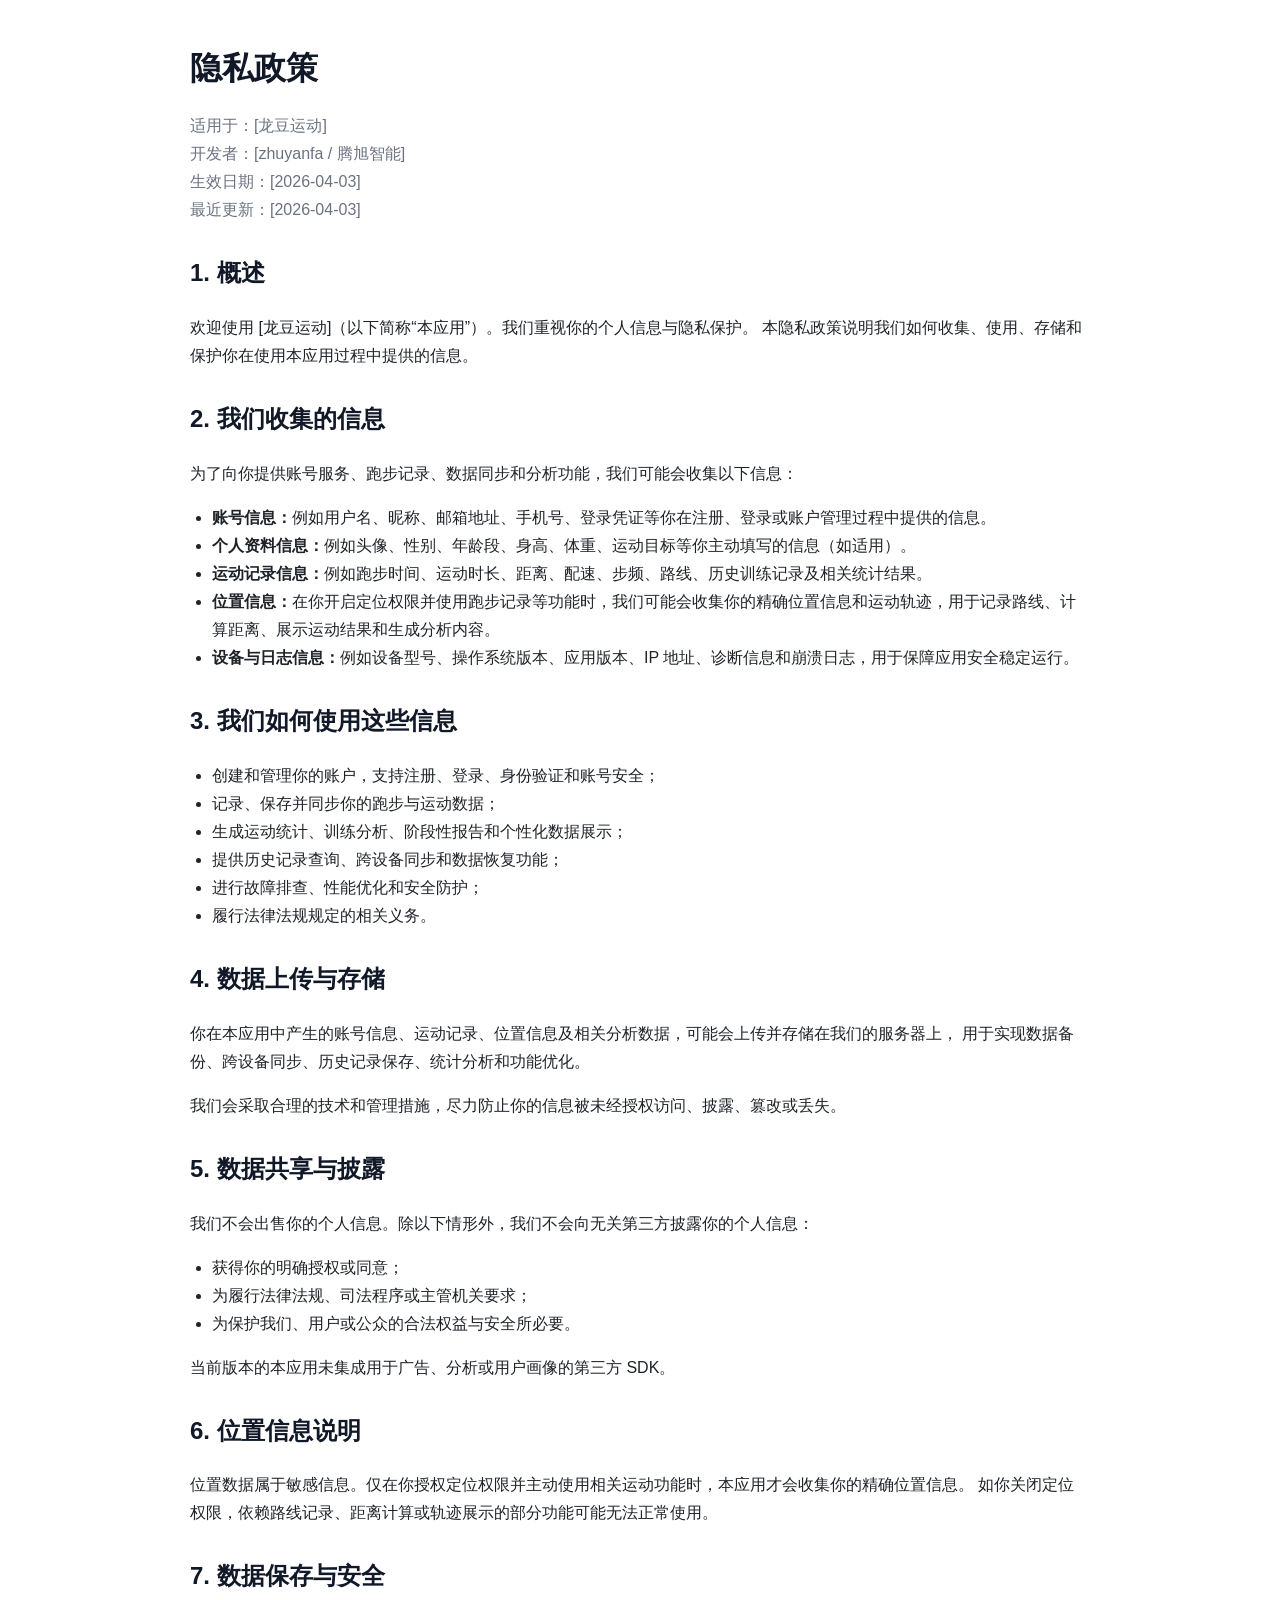
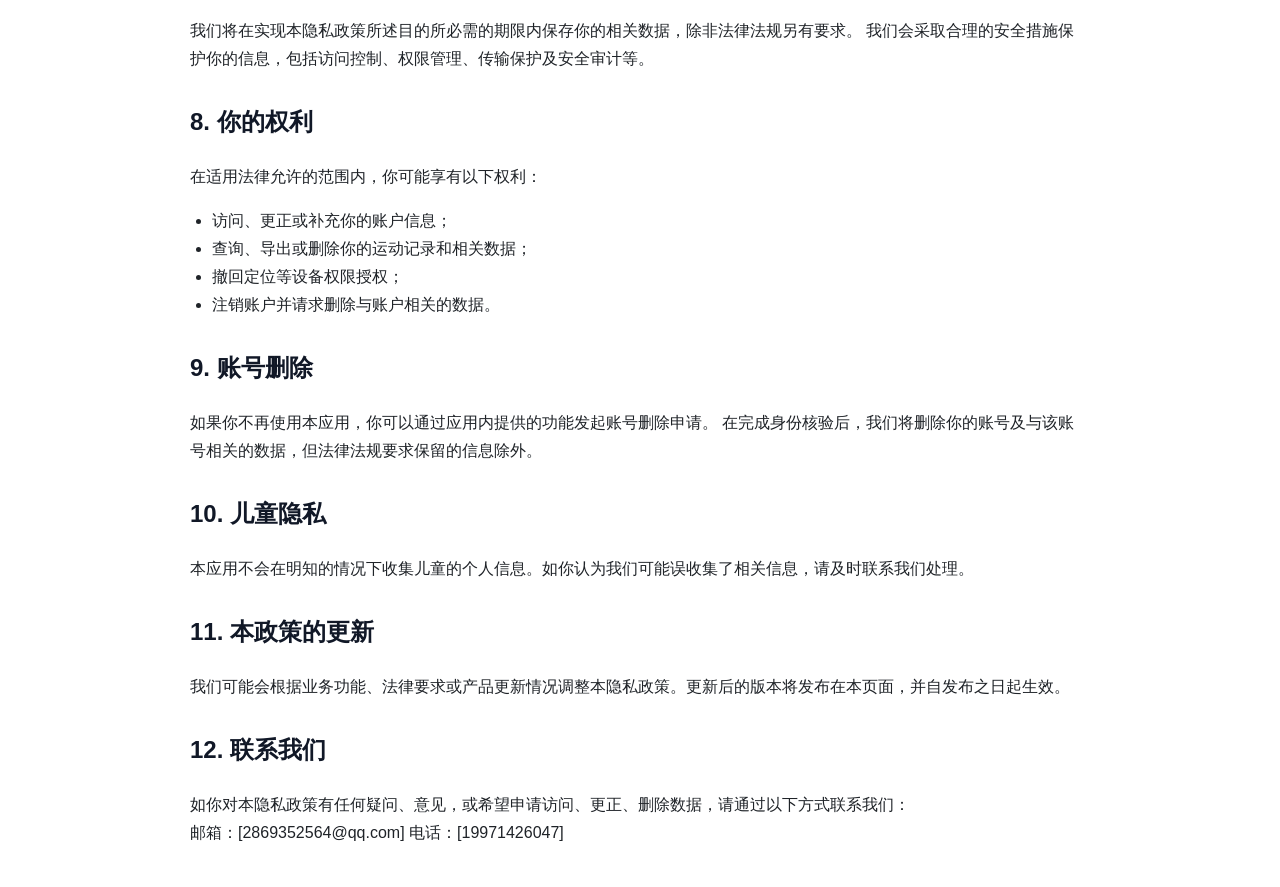
==== privacy.html @ 4a92d093 "feat():新增技术支持页面" ====
<!doctype html>
<html lang="zh-CN">
<head>
  <meta charset="UTF-8" />
  <meta name="viewport" content="width=device-width, initial-scale=1.0" />
  <title>隐私政策 - [龙豆运动]</title>
  <style>
    body {
      font-family: -apple-system, BlinkMacSystemFont, "Segoe UI", Roboto, "Helvetica Neue", Arial, sans-serif;
      line-height: 1.75;
      max-width: 900px;
      margin: 40px auto;
      padding: 0 20px;
      color: #1f2328;
      background: #ffffff;
    }
    h1, h2 {
      color: #111827;
    }
    h1 {
      margin-bottom: 8px;
    }
    .meta {
      color: #6b7280;
      margin-bottom: 28px;
    }
    section {
      margin-bottom: 28px;
    }
    ul {
      padding-left: 22px;
    }
    a {
      color: #2563eb;
      text-decoration: none;
    }
    a:hover {
      text-decoration: underline;
    }
  </style>
</head>
<body>
  <h1>隐私政策</h1>
  <p class="meta">
    适用于：[龙豆运动]<br>
    开发者：[zhuyanfa / 腾旭智能]<br>
    生效日期：[2026-04-03]<br>
    最近更新：[2026-04-03]
  </p>

  <section>
    <h2>1. 概述</h2>
    <p>
      欢迎使用 [龙豆运动]（以下简称“本应用”）。我们重视你的个人信息与隐私保护。
      本隐私政策说明我们如何收集、使用、存储和保护你在使用本应用过程中提供的信息。
    </p>
  </section>

  <section>
    <h2>2. 我们收集的信息</h2>
    <p>为了向你提供账号服务、跑步记录、数据同步和分析功能，我们可能会收集以下信息：</p>
    <ul>
      <li><strong>账号信息：</strong>例如用户名、昵称、邮箱地址、手机号、登录凭证等你在注册、登录或账户管理过程中提供的信息。</li>
      <li><strong>个人资料信息：</strong>例如头像、性别、年龄段、身高、体重、运动目标等你主动填写的信息（如适用）。</li>
      <li><strong>运动记录信息：</strong>例如跑步时间、运动时长、距离、配速、步频、路线、历史训练记录及相关统计结果。</li>
      <li><strong>位置信息：</strong>在你开启定位权限并使用跑步记录等功能时，我们可能会收集你的精确位置信息和运动轨迹，用于记录路线、计算距离、展示运动结果和生成分析内容。</li>
      <li><strong>设备与日志信息：</strong>例如设备型号、操作系统版本、应用版本、IP 地址、诊断信息和崩溃日志，用于保障应用安全稳定运行。</li>
    </ul>
  </section>

  <section>
    <h2>3. 我们如何使用这些信息</h2>
    <ul>
      <li>创建和管理你的账户，支持注册、登录、身份验证和账号安全；</li>
      <li>记录、保存并同步你的跑步与运动数据；</li>
      <li>生成运动统计、训练分析、阶段性报告和个性化数据展示；</li>
      <li>提供历史记录查询、跨设备同步和数据恢复功能；</li>
      <li>进行故障排查、性能优化和安全防护；</li>
      <li>履行法律法规规定的相关义务。</li>
    </ul>
  </section>

  <section>
    <h2>4. 数据上传与存储</h2>
    <p>
      你在本应用中产生的账号信息、运动记录、位置信息及相关分析数据，可能会上传并存储在我们的服务器上，
      用于实现数据备份、跨设备同步、历史记录保存、统计分析和功能优化。
    </p>
    <p>
      我们会采取合理的技术和管理措施，尽力防止你的信息被未经授权访问、披露、篡改或丢失。
    </p>
  </section>

  <section>
    <h2>5. 数据共享与披露</h2>
    <p>
      我们不会出售你的个人信息。除以下情形外，我们不会向无关第三方披露你的个人信息：
    </p>
    <ul>
      <li>获得你的明确授权或同意；</li>
      <li>为履行法律法规、司法程序或主管机关要求；</li>
      <li>为保护我们、用户或公众的合法权益与安全所必要。</li>
    </ul>
    <p>
      当前版本的本应用未集成用于广告、分析或用户画像的第三方 SDK。
    </p>
  </section>

  <section>
    <h2>6. 位置信息说明</h2>
    <p>
      位置数据属于敏感信息。仅在你授权定位权限并主动使用相关运动功能时，本应用才会收集你的精确位置信息。
      如你关闭定位权限，依赖路线记录、距离计算或轨迹展示的部分功能可能无法正常使用。
    </p>
  </section>

  <section>
    <h2>7. 数据保存与安全</h2>
    <p>
      我们将在实现本隐私政策所述目的所必需的期限内保存你的相关数据，除非法律法规另有要求。
      我们会采取合理的安全措施保护你的信息，包括访问控制、权限管理、传输保护及安全审计等。
    </p>
  </section>

  <section>
    <h2>8. 你的权利</h2>
    <p>在适用法律允许的范围内，你可能享有以下权利：</p>
    <ul>
      <li>访问、更正或补充你的账户信息；</li>
      <li>查询、导出或删除你的运动记录和相关数据；</li>
      <li>撤回定位等设备权限授权；</li>
      <li>注销账户并请求删除与账户相关的数据。</li>
    </ul>
  </section>

  <section>
    <h2>9. 账号删除</h2>
    <p>
      如果你不再使用本应用，你可以通过应用内提供的功能发起账号删除申请。
      在完成身份核验后，我们将删除你的账号及与该账号相关的数据，但法律法规要求保留的信息除外。
    </p>
  </section>

  <section>
    <h2>10. 儿童隐私</h2>
    <p>
      本应用不会在明知的情况下收集儿童的个人信息。如你认为我们可能误收集了相关信息，请及时联系我们处理。
    </p>
  </section>

  <section>
    <h2>11. 本政策的更新</h2>
    <p>
      我们可能会根据业务功能、法律要求或产品更新情况调整本隐私政策。更新后的版本将发布在本页面，并自发布之日起生效。
    </p>
  </section>

  <section>
    <h2>12. 联系我们</h2>
    <p>
      如你对本隐私政策有任何疑问、意见，或希望申请访问、更正、删除数据，请通过以下方式联系我们：<br>
      邮箱：[2869352564@qq.com]
      电话：[19971426047]
    </p>
  </section>
</body>
</html>
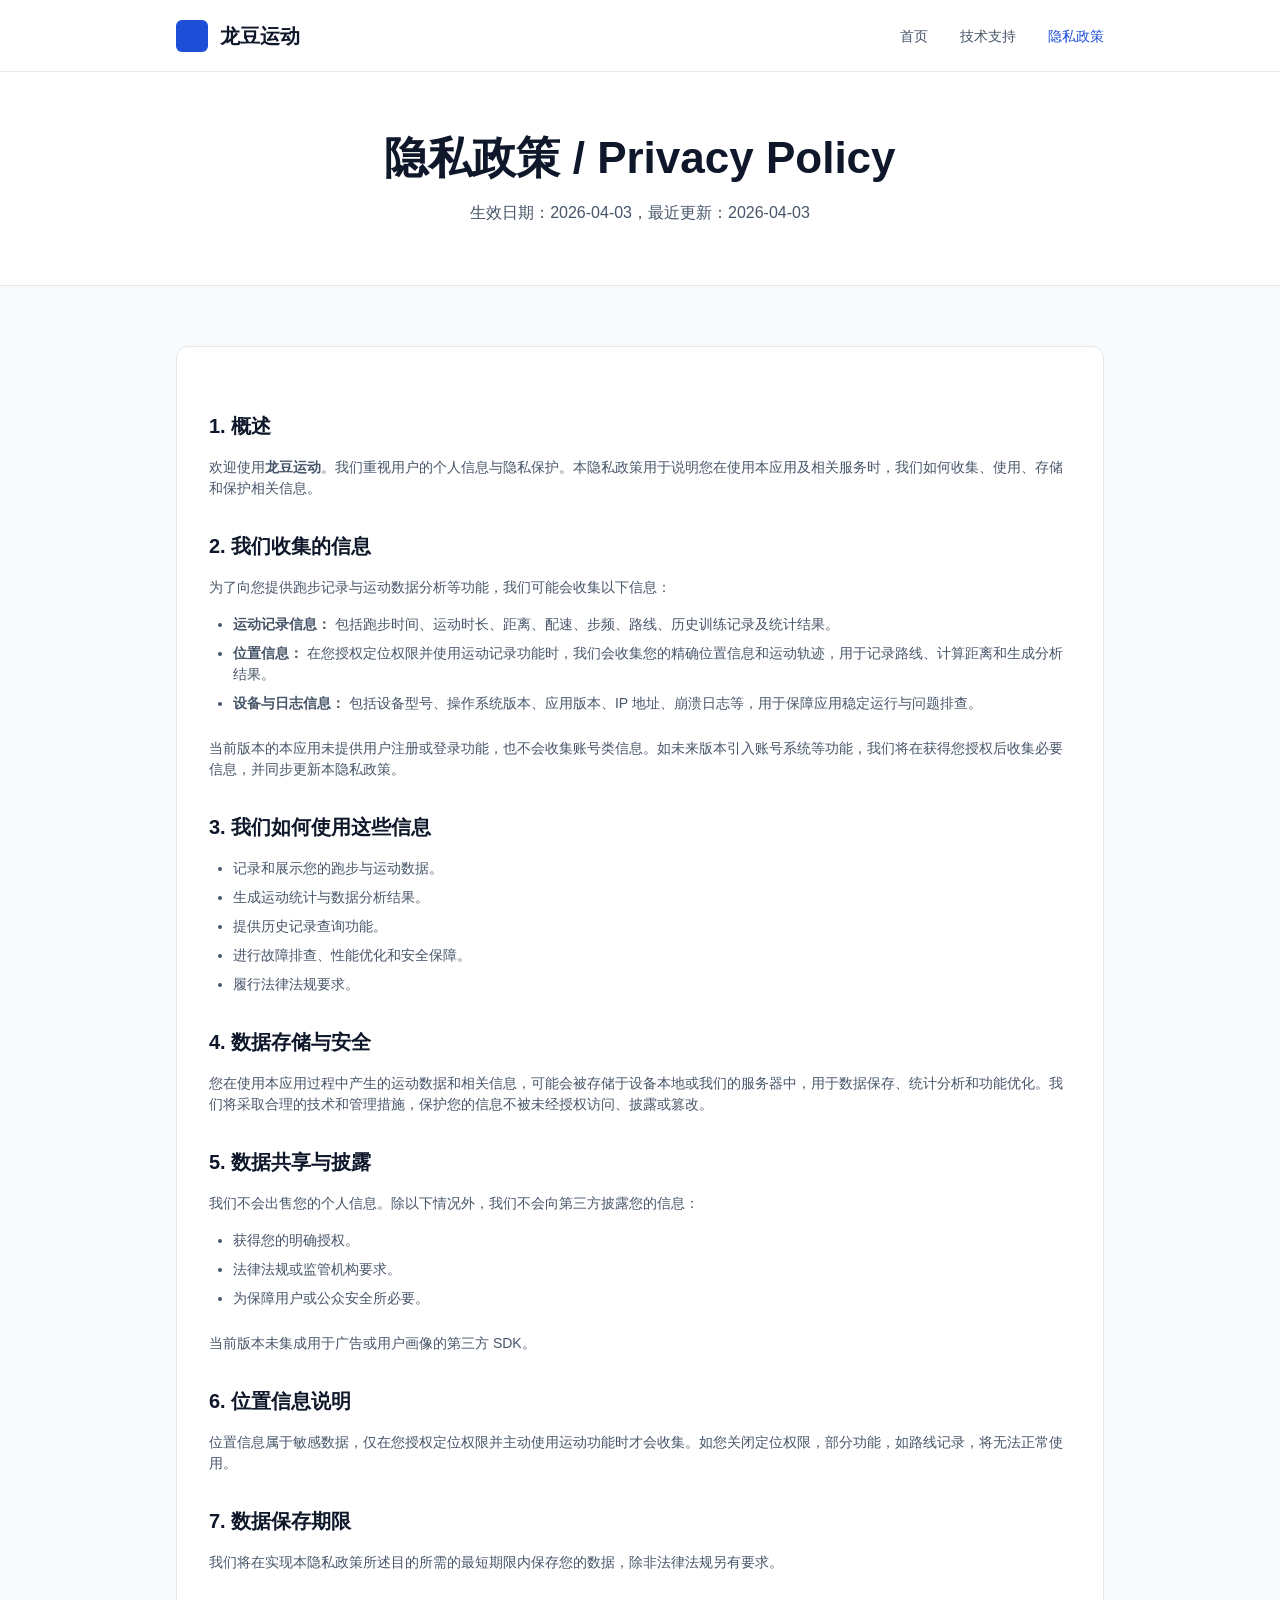
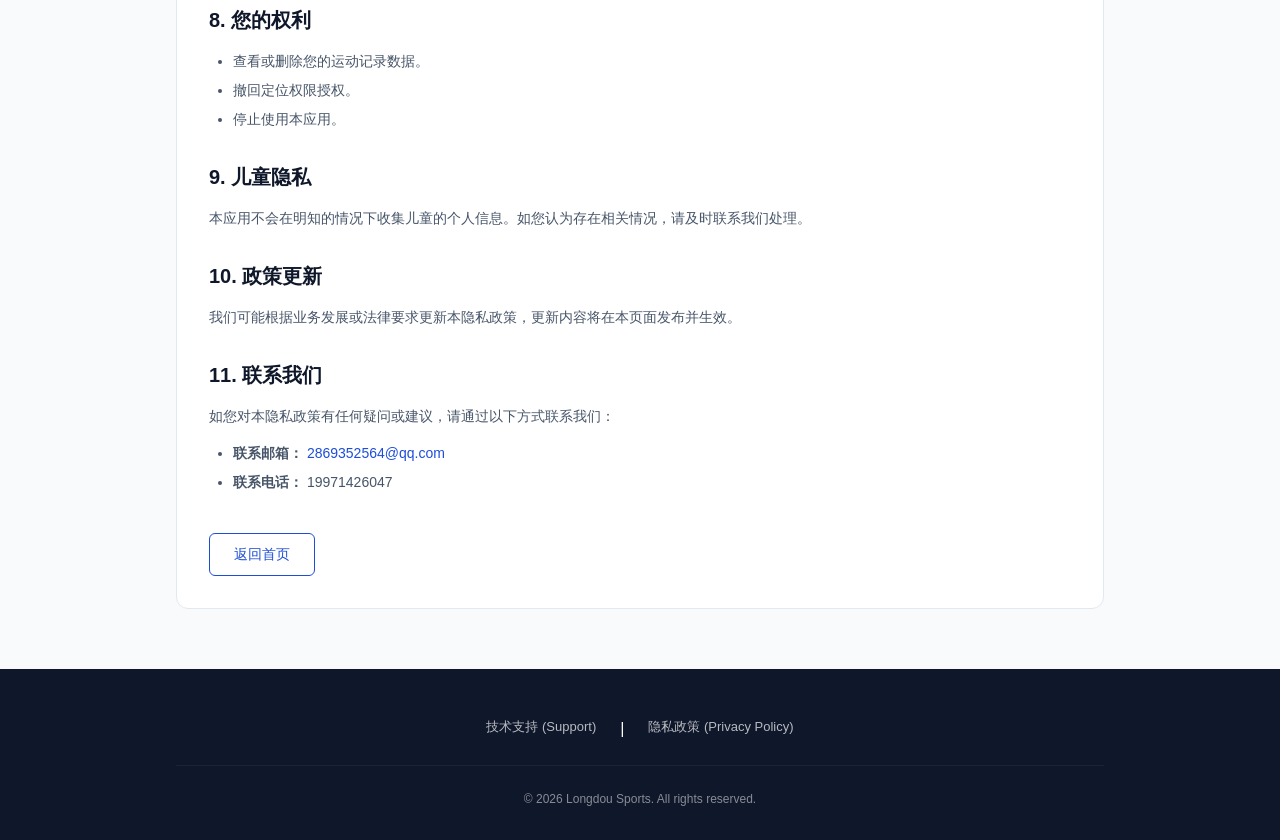
==== commit 3060cc89: "feat(site): add homepage and GitHub Pages deployment" ====
--- a/privacy.html
+++ b/privacy.html
@@ -1,167 +1,112 @@
-<!doctype html>
+<!DOCTYPE html>
 <html lang="zh-CN">
 <head>
-  <meta charset="UTF-8" />
-  <meta name="viewport" content="width=device-width, initial-scale=1.0" />
-  <title>隐私政策 - [龙豆运动]</title>
-  <style>
-    body {
-      font-family: -apple-system, BlinkMacSystemFont, "Segoe UI", Roboto, "Helvetica Neue", Arial, sans-serif;
-      line-height: 1.75;
-      max-width: 900px;
-      margin: 40px auto;
-      padding: 0 20px;
-      color: #1f2328;
-      background: #ffffff;
-    }
-    h1, h2 {
-      color: #111827;
-    }
-    h1 {
-      margin-bottom: 8px;
-    }
-    .meta {
-      color: #6b7280;
-      margin-bottom: 28px;
-    }
-    section {
-      margin-bottom: 28px;
-    }
-    ul {
-      padding-left: 22px;
-    }
-    a {
-      color: #2563eb;
-      text-decoration: none;
-    }
-    a:hover {
-      text-decoration: underline;
-    }
-  </style>
+    <meta charset="UTF-8">
+    <meta name="viewport" content="width=device-width, initial-scale=1.0">
+    <title>隐私政策 - 龙豆运动</title>
+    <link rel="stylesheet" href="./style.css">
 </head>
 <body>
-  <h1>隐私政策</h1>
-  <p class="meta">
-    适用于：[龙豆运动]<br>
-    开发者：[zhuyanfa / 腾旭智能]<br>
-    生效日期：[2026-04-03]<br>
-    最近更新：[2026-04-03]
-  </p>
+    <header>
+        <div class="container nav-container">
+            <div class="logo">龙豆运动</div>
+            <nav>
+                <ul>
+                    <li><a href="./index.html">首页</a></li>
+                    <li><a href="./support.html">技术支持</a></li>
+                    <li><a href="./privacy.html" class="active">隐私政策</a></li>
+                </ul>
+            </nav>
+            <div class="mobile-menu-btn">☰</div>
+        </div>
+    </header>
 
-  <section>
-    <h2>1. 概述</h2>
-    <p>
-      欢迎使用 [龙豆运动]（以下简称“本应用”）。我们重视你的个人信息与隐私保护。
-      本隐私政策说明我们如何收集、使用、存储和保护你在使用本应用过程中提供的信息。
-    </p>
-  </section>
+    <section class="page-header">
+        <div class="container">
+            <h1>隐私政策 / Privacy Policy</h1>
+            <p>生效日期：2026-04-03，最近更新：2026-04-03</p>
+        </div>
+    </section>
 
-  <section>
-    <h2>2. 我们收集的信息</h2>
-    <p>为了向你提供账号服务、跑步记录、数据同步和分析功能，我们可能会收集以下信息：</p>
-    <ul>
-      <li><strong>账号信息：</strong>例如用户名、昵称、邮箱地址、手机号、登录凭证等你在注册、登录或账户管理过程中提供的信息。</li>
-      <li><strong>个人资料信息：</strong>例如头像、性别、年龄段、身高、体重、运动目标等你主动填写的信息（如适用）。</li>
-      <li><strong>运动记录信息：</strong>例如跑步时间、运动时长、距离、配速、步频、路线、历史训练记录及相关统计结果。</li>
-      <li><strong>位置信息：</strong>在你开启定位权限并使用跑步记录等功能时，我们可能会收集你的精确位置信息和运动轨迹，用于记录路线、计算距离、展示运动结果和生成分析内容。</li>
-      <li><strong>设备与日志信息：</strong>例如设备型号、操作系统版本、应用版本、IP 地址、诊断信息和崩溃日志，用于保障应用安全稳定运行。</li>
-    </ul>
-  </section>
+    <section class="section">
+        <div class="container">
+            <div class="card policy-content">
+                <h2>1. 概述</h2>
+                <p>欢迎使用<strong>龙豆运动</strong>。我们重视用户的个人信息与隐私保护。本隐私政策用于说明您在使用本应用及相关服务时，我们如何收集、使用、存储和保护相关信息。</p>
 
-  <section>
-    <h2>3. 我们如何使用这些信息</h2>
-    <ul>
-      <li>创建和管理你的账户，支持注册、登录、身份验证和账号安全；</li>
-      <li>记录、保存并同步你的跑步与运动数据；</li>
-      <li>生成运动统计、训练分析、阶段性报告和个性化数据展示；</li>
-      <li>提供历史记录查询、跨设备同步和数据恢复功能；</li>
-      <li>进行故障排查、性能优化和安全防护；</li>
-      <li>履行法律法规规定的相关义务。</li>
-    </ul>
-  </section>
+                <h2>2. 我们收集的信息</h2>
+                <p>为了向您提供跑步记录与运动数据分析等功能，我们可能会收集以下信息：</p>
+                <ul>
+                    <li><strong>运动记录信息：</strong> 包括跑步时间、运动时长、距离、配速、步频、路线、历史训练记录及统计结果。</li>
+                    <li><strong>位置信息：</strong> 在您授权定位权限并使用运动记录功能时，我们会收集您的精确位置信息和运动轨迹，用于记录路线、计算距离和生成分析结果。</li>
+                    <li><strong>设备与日志信息：</strong> 包括设备型号、操作系统版本、应用版本、IP 地址、崩溃日志等，用于保障应用稳定运行与问题排查。</li>
+                </ul>
+                <p>当前版本的本应用未提供用户注册或登录功能，也不会收集账号类信息。如未来版本引入账号系统等功能，我们将在获得您授权后收集必要信息，并同步更新本隐私政策。</p>
 
-  <section>
-    <h2>4. 数据上传与存储</h2>
-    <p>
-      你在本应用中产生的账号信息、运动记录、位置信息及相关分析数据，可能会上传并存储在我们的服务器上，
-      用于实现数据备份、跨设备同步、历史记录保存、统计分析和功能优化。
-    </p>
-    <p>
-      我们会采取合理的技术和管理措施，尽力防止你的信息被未经授权访问、披露、篡改或丢失。
-    </p>
-  </section>
+                <h2>3. 我们如何使用这些信息</h2>
+                <ul>
+                    <li>记录和展示您的跑步与运动数据。</li>
+                    <li>生成运动统计与数据分析结果。</li>
+                    <li>提供历史记录查询功能。</li>
+                    <li>进行故障排查、性能优化和安全保障。</li>
+                    <li>履行法律法规要求。</li>
+                </ul>
 
-  <section>
-    <h2>5. 数据共享与披露</h2>
-    <p>
-      我们不会出售你的个人信息。除以下情形外，我们不会向无关第三方披露你的个人信息：
-    </p>
-    <ul>
-      <li>获得你的明确授权或同意；</li>
-      <li>为履行法律法规、司法程序或主管机关要求；</li>
-      <li>为保护我们、用户或公众的合法权益与安全所必要。</li>
-    </ul>
-    <p>
-      当前版本的本应用未集成用于广告、分析或用户画像的第三方 SDK。
-    </p>
-  </section>
+                <h2>4. 数据存储与安全</h2>
+                <p>您在使用本应用过程中产生的运动数据和相关信息，可能会被存储于设备本地或我们的服务器中，用于数据保存、统计分析和功能优化。我们将采取合理的技术和管理措施，保护您的信息不被未经授权访问、披露或篡改。</p>
 
-  <section>
-    <h2>6. 位置信息说明</h2>
-    <p>
-      位置数据属于敏感信息。仅在你授权定位权限并主动使用相关运动功能时，本应用才会收集你的精确位置信息。
-      如你关闭定位权限，依赖路线记录、距离计算或轨迹展示的部分功能可能无法正常使用。
-    </p>
-  </section>
+                <h2>5. 数据共享与披露</h2>
+                <p>我们不会出售您的个人信息。除以下情况外，我们不会向第三方披露您的信息：</p>
+                <ul>
+                    <li>获得您的明确授权。</li>
+                    <li>法律法规或监管机构要求。</li>
+                    <li>为保障用户或公众安全所必要。</li>
+                </ul>
+                <p>当前版本未集成用于广告或用户画像的第三方 SDK。</p>
 
-  <section>
-    <h2>7. 数据保存与安全</h2>
-    <p>
-      我们将在实现本隐私政策所述目的所必需的期限内保存你的相关数据，除非法律法规另有要求。
-      我们会采取合理的安全措施保护你的信息，包括访问控制、权限管理、传输保护及安全审计等。
-    </p>
-  </section>
+                <h2>6. 位置信息说明</h2>
+                <p>位置信息属于敏感数据，仅在您授权定位权限并主动使用运动功能时才会收集。如您关闭定位权限，部分功能，如路线记录，将无法正常使用。</p>
 
-  <section>
-    <h2>8. 你的权利</h2>
-    <p>在适用法律允许的范围内，你可能享有以下权利：</p>
-    <ul>
-      <li>访问、更正或补充你的账户信息；</li>
-      <li>查询、导出或删除你的运动记录和相关数据；</li>
-      <li>撤回定位等设备权限授权；</li>
-      <li>注销账户并请求删除与账户相关的数据。</li>
-    </ul>
-  </section>
+                <h2>7. 数据保存期限</h2>
+                <p>我们将在实现本隐私政策所述目的所需的最短期限内保存您的数据，除非法律法规另有要求。</p>
 
-  <section>
-    <h2>9. 账号删除</h2>
-    <p>
-      如果你不再使用本应用，你可以通过应用内提供的功能发起账号删除申请。
-      在完成身份核验后，我们将删除你的账号及与该账号相关的数据，但法律法规要求保留的信息除外。
-    </p>
-  </section>
+                <h2>8. 您的权利</h2>
+                <ul>
+                    <li>查看或删除您的运动记录数据。</li>
+                    <li>撤回定位权限授权。</li>
+                    <li>停止使用本应用。</li>
+                </ul>
 
-  <section>
-    <h2>10. 儿童隐私</h2>
-    <p>
-      本应用不会在明知的情况下收集儿童的个人信息。如你认为我们可能误收集了相关信息，请及时联系我们处理。
-    </p>
-  </section>
+                <h2>9. 儿童隐私</h2>
+                <p>本应用不会在明知的情况下收集儿童的个人信息。如您认为存在相关情况，请及时联系我们处理。</p>
 
-  <section>
-    <h2>11. 本政策的更新</h2>
-    <p>
-      我们可能会根据业务功能、法律要求或产品更新情况调整本隐私政策。更新后的版本将发布在本页面，并自发布之日起生效。
-    </p>
-  </section>
+                <h2>10. 政策更新</h2>
+                <p>我们可能根据业务发展或法律要求更新本隐私政策，更新内容将在本页面发布并生效。</p>
 
-  <section>
-    <h2>12. 联系我们</h2>
-    <p>
-      如你对本隐私政策有任何疑问、意见，或希望申请访问、更正、删除数据，请通过以下方式联系我们：<br>
-      邮箱：[2869352564@qq.com]
-      电话：[19971426047]
-    </p>
-  </section>
+                <h2>11. 联系我们</h2>
+                <p>如您对本隐私政策有任何疑问或建议，请通过以下方式联系我们：</p>
+                <ul>
+                    <li><strong>联系邮箱：</strong> <a href="mailto:2869352564@qq.com">2869352564@qq.com</a></li>
+                    <li><strong>联系电话：</strong> 19971426047</li>
+                </ul>
+
+                <div style="margin-top: 40px;">
+                    <a href="./index.html" class="btn btn-outline">返回首页</a>
+                </div>
+            </div>
+        </div>
+    </section>
+
+    <footer>
+        <div class="container footer-content">
+            <div class="footer-links">
+                <a href="./support.html">技术支持 (Support)</a> | 
+                <a href="./privacy.html">隐私政策 (Privacy Policy)</a>
+            </div>
+            <p>&copy; 2026 Longdou Sports. All rights reserved.</p>
+        </div>
+    </footer>
+
+    <script src="./script.js"></script>
 </body>
-</html>+</html>
--- a/style.css
+++ b/style.css
@@ -0,0 +1,507 @@
+/* 基础重置与变量 */
+:root {
+    --primary-color: #1d4ed8;
+    --primary-dark: #1e3a8a;
+    --secondary-color: #f8fafc;
+    --text-color: #0f172a;
+    --text-light: #475569;
+    --border-color: #e2e8f0;
+    --bg-color: #ffffff;
+    --font-family: 'Helvetica Neue', Arial, 'PingFang SC', 'Microsoft YaHei', sans-serif;
+}
+
+* {
+    margin: 0;
+    padding: 0;
+    box-sizing: border-box;
+}
+
+body {
+    font-family: var(--font-family);
+    color: var(--text-color);
+    background-color: var(--secondary-color);
+    line-height: 1.5;
+    -webkit-font-smoothing: antialiased;
+    display: flex;
+    flex-direction: column;
+    min-height: 100vh;
+}
+
+a {
+    color: var(--primary-color);
+    text-decoration: none;
+    transition: color 0.3s ease;
+}
+
+a:hover {
+    color: var(--primary-dark);
+}
+
+.container {
+    width: 100%;
+    max-width: 1024px;
+    margin: 0 auto;
+    padding: 0 48px;
+}
+
+/* 导航栏 */
+header {
+    background-color: var(--bg-color);
+    height: 72px;
+    border-bottom: 1px solid var(--border-color);
+    position: sticky;
+    top: 0;
+    z-index: 1000;
+    display: flex;
+    align-items: center;
+}
+
+.nav-container {
+    display: flex;
+    justify-content: space-between;
+    align-items: center;
+    width: 100%;
+}
+
+.logo {
+    font-size: 1.25rem;
+    font-weight: 700;
+    color: var(--text-color);
+    display: flex;
+    align-items: center;
+    gap: 12px;
+}
+
+.logo::before {
+    content: '';
+    display: inline-block;
+    width: 32px;
+    height: 32px;
+    background: var(--primary-color);
+    border-radius: 6px;
+}
+
+nav ul {
+    list-style: none;
+    display: flex;
+    gap: 32px;
+}
+
+nav a {
+    color: var(--text-light);
+    font-size: 0.875rem;
+    font-weight: 500;
+}
+
+nav a:hover, nav a.active {
+    color: var(--primary-color);
+}
+
+.mobile-menu-btn {
+    display: none;
+    font-size: 1.5rem;
+    cursor: pointer;
+    user-select: none;
+}
+
+/* 英雄区域 (Hero) */
+.hero {
+    padding: 80px 0;
+    background-color: var(--secondary-color);
+}
+
+.hero .container {
+    display: flex;
+    flex-direction: column;
+    align-items: flex-start;
+    text-align: left;
+}
+
+.hero h1 {
+    font-size: 2.75rem;
+    line-height: 1.2;
+    margin-bottom: 16px;
+    color: var(--text-color);
+}
+
+.hero p {
+    font-size: 1rem;
+    color: var(--text-light);
+    margin-bottom: 32px;
+    max-width: 480px;
+}
+
+/* 页面头部 (子页面) */
+.page-header {
+    background-color: var(--bg-color);
+    padding: 60px 0;
+    text-align: center;
+    border-bottom: 1px solid var(--border-color);
+}
+
+.page-header h1 {
+    font-size: 2.75rem;
+    color: var(--text-color);
+    margin-bottom: 16px;
+    line-height: 1.2;
+}
+
+.page-header p {
+    color: var(--text-light);
+    font-size: 1rem;
+}
+
+/* 通用区块 */
+.section {
+    padding: 60px 0;
+}
+
+.bg-light {
+    background-color: var(--bg-color);
+}
+
+.section-title {
+    font-size: 1.5rem;
+    margin-bottom: 32px;
+    color: var(--text-color);
+    font-weight: 600;
+}
+
+/* 卡片 */
+.card {
+    background-color: var(--bg-color);
+    border-radius: 12px;
+    padding: 32px;
+    border: 1px solid var(--border-color);
+}
+
+/* Badge */
+.badge {
+    display: inline-block;
+    padding: 4px 12px;
+    background: #eff6ff;
+    color: var(--primary-color);
+    border-radius: 999px;
+    font-size: 0.75rem;
+    font-weight: 600;
+    margin-bottom: 16px;
+}
+
+/* 产品展示 (Product Showcase) */
+.product-showcase {
+    display: flex;
+    gap: 48px;
+    align-items: center;
+    margin-bottom: 48px;
+    background: var(--bg-color);
+    border: 1px solid var(--border-color);
+    border-radius: 16px;
+    padding: 48px;
+}
+
+.product-showcase:last-child {
+    margin-bottom: 0;
+}
+
+.product-showcase.reverse {
+    flex-direction: row-reverse;
+}
+
+.product-info {
+    flex: 1;
+}
+
+.product-info h3 {
+    font-size: 1.75rem;
+    color: var(--text-color);
+    margin-bottom: 16px;
+}
+
+.product-info p {
+    color: var(--text-light);
+    margin-bottom: 24px;
+    font-size: 1rem;
+}
+
+.metric-grid {
+    display: grid;
+    grid-template-columns: 1fr 1fr;
+    gap: 16px;
+}
+
+.metric-item {
+    background: var(--secondary-color);
+    padding: 16px;
+    border-radius: 8px;
+    border: 1px solid var(--border-color);
+}
+
+.metric-value {
+    font-size: 1.125rem;
+    font-weight: 600;
+    color: var(--text-color);
+    margin-bottom: 4px;
+}
+
+.metric-label {
+    font-size: 0.75rem;
+    color: var(--text-light);
+}
+
+.feature-list {
+    list-style: none;
+    margin-left: 0;
+}
+
+.feature-list li {
+    margin-bottom: 12px;
+    color: var(--text-light);
+    font-size: 0.875rem;
+    display: flex;
+    align-items: flex-start;
+    gap: 8px;
+}
+
+.feature-list li::before {
+    content: '•';
+    color: var(--primary-color);
+    font-weight: bold;
+}
+
+.feature-list strong {
+    color: var(--text-color);
+}
+
+.product-visual {
+    flex: 1;
+    display: flex;
+    justify-content: center;
+    align-items: center;
+}
+
+/* 图表与应用 Mockup */
+.chart-container {
+    width: 100%;
+    max-width: 400px;
+    background: var(--secondary-color);
+    border: 1px solid var(--border-color);
+    border-radius: 12px;
+    padding: 24px;
+}
+
+.chart-header {
+    font-size: 0.875rem;
+    font-weight: 600;
+    color: var(--text-color);
+    margin-bottom: 16px;
+}
+
+.curve-chart {
+    width: 100%;
+    height: auto;
+    display: block;
+}
+
+.app-mockup {
+    width: 100%;
+    max-width: 280px;
+    background: var(--secondary-color);
+    border: 1px solid var(--border-color);
+    border-radius: 24px;
+    padding: 32px 24px;
+    box-shadow: 0 10px 30px -10px rgba(0,0,0,0.05);
+}
+
+.app-header {
+    font-size: 0.875rem;
+    color: var(--text-light);
+    text-align: center;
+    margin-bottom: 8px;
+}
+
+.app-stat {
+    font-size: 2.5rem;
+    font-weight: 700;
+    color: var(--text-color);
+    text-align: center;
+    margin-bottom: 32px;
+}
+
+.app-stat span {
+    font-size: 1rem;
+    color: var(--text-light);
+    font-weight: normal;
+}
+
+.app-bars {
+    display: flex;
+    flex-direction: column;
+    gap: 16px;
+}
+
+.app-bars .bar-wrap {
+    height: 8px;
+    background: var(--border-color);
+    border-radius: 4px;
+    overflow: hidden;
+}
+
+.app-bars .bar {
+    height: 100%;
+    background: var(--primary-color);
+    border-radius: 4px;
+}
+
+/* 按钮 */
+.btn {
+    display: inline-block;
+    padding: 10px 24px;
+    background-color: var(--primary-color);
+    color: var(--bg-color);
+    border-radius: 6px;
+    font-weight: 500;
+    font-size: 0.875rem;
+    text-decoration: none;
+    transition: all 0.3s ease;
+    border: 1px solid var(--primary-color);
+}
+
+.btn:hover {
+    background-color: var(--primary-dark);
+    color: var(--bg-color);
+    border-color: var(--primary-dark);
+}
+
+.btn-outline {
+    background-color: transparent;
+    color: var(--primary-color);
+    border: 1px solid var(--primary-color);
+}
+
+.btn-outline:hover {
+    background-color: var(--primary-color);
+    color: var(--bg-color);
+}
+
+/* 隐私政策内容 */
+.policy-content h2 {
+    font-size: 1.25rem;
+    margin-top: 32px;
+    margin-bottom: 16px;
+    color: var(--text-color);
+}
+
+.policy-content p {
+    margin-bottom: 16px;
+    font-size: 0.875rem;
+    color: var(--text-light);
+}
+
+.policy-content ul {
+    margin-bottom: 24px;
+    margin-left: 24px;
+    font-size: 0.875rem;
+    color: var(--text-light);
+}
+
+.policy-content li {
+    margin-bottom: 8px;
+}
+
+/* 联系方式 */
+.contact-info p {
+    margin-bottom: 12px;
+    font-size: 0.875rem;
+    color: var(--text-light);
+}
+
+.contact-info strong {
+    color: var(--text-color);
+}
+
+/* 页脚 */
+footer {
+    background-color: var(--text-color);
+    color: var(--bg-color);
+    padding: 48px 0 32px;
+    margin-top: auto;
+}
+
+.footer-content {
+    display: flex;
+    flex-direction: column;
+    gap: 24px;
+}
+
+.footer-links {
+    display: flex;
+    gap: 24px;
+    justify-content: center;
+}
+
+.footer-links a {
+    color: var(--bg-color);
+    text-decoration: none;
+    font-size: 0.8125rem;
+    opacity: 0.7;
+}
+
+.footer-links a:hover {
+    opacity: 1;
+    color: var(--bg-color);
+}
+
+footer p {
+    border-top: 1px solid rgba(255,255,255,0.1);
+    padding-top: 24px;
+    font-size: 0.75rem;
+    text-align: center;
+    opacity: 0.5;
+    color: var(--bg-color);
+}
+
+/* 响应式设计 */
+@media (max-width: 768px) {
+    .container {
+        padding: 0 24px;
+    }
+
+    .nav-container {
+        flex-wrap: wrap;
+    }
+    
+    .mobile-menu-btn {
+        display: block;
+    }
+
+    nav {
+        display: none;
+        width: 100%;
+        padding-bottom: 20px;
+        background-color: var(--bg-color);
+        position: absolute;
+        top: 72px;
+        left: 0;
+        border-bottom: 1px solid var(--border-color);
+    }
+
+    nav.active {
+        display: block;
+    }
+
+    nav ul {
+        flex-direction: column;
+        gap: 16px;
+        padding: 16px 24px;
+    }
+
+    .hero h1 {
+        font-size: 2rem;
+    }
+    
+    .product-showcase, .product-showcase.reverse {
+        flex-direction: column;
+        padding: 24px;
+        gap: 32px;
+    }
+}
